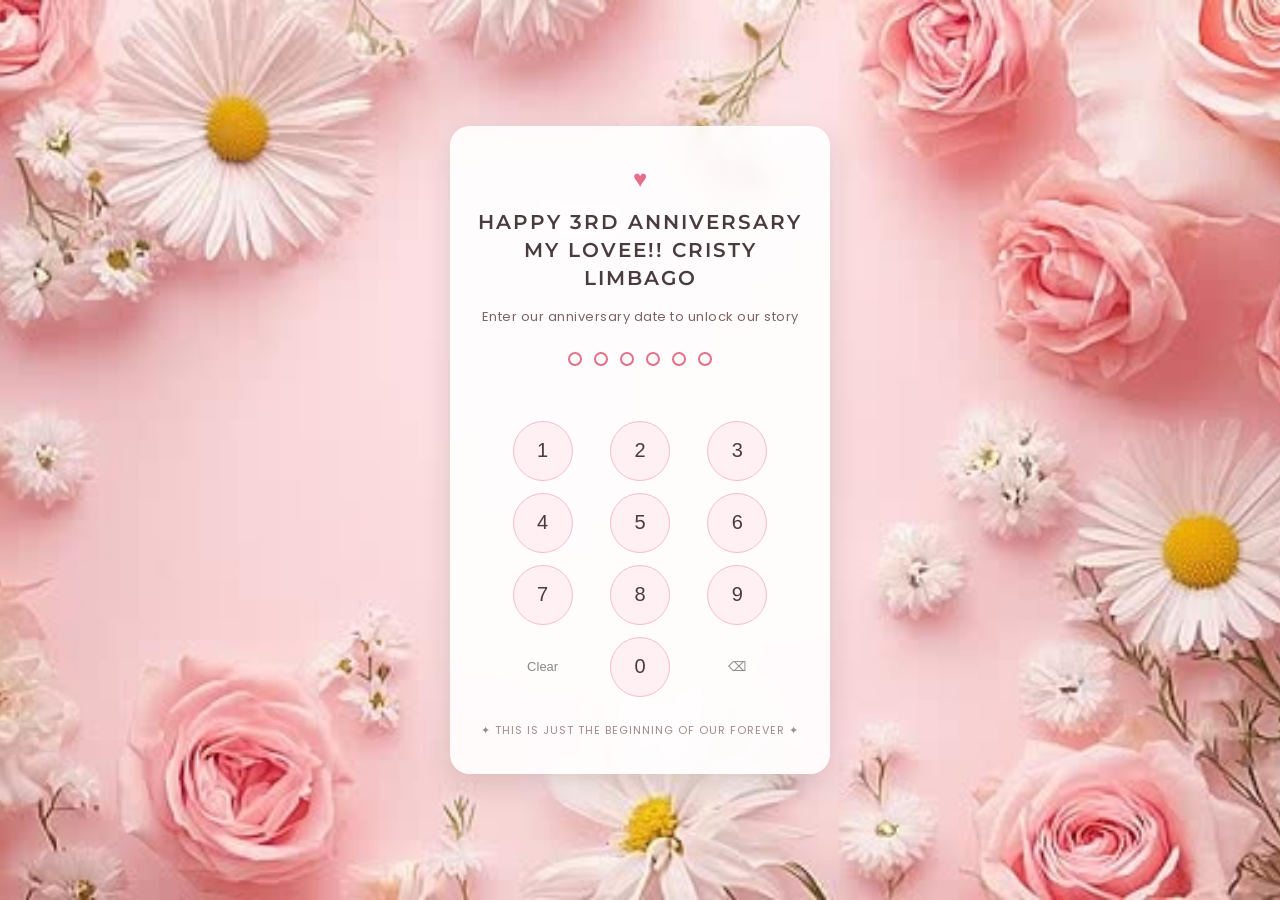
==== index.html @ 2524a576 "Update index.html" ====
<!DOCTYPE html>
<html lang="en">

<head>
    <meta charset="UTF-8">
    <meta name="viewport" content="width=device-width, initial-scale=1.0">
    <title>Happy 3rd anniversary my lovee!! cristy limbago</title>

    <!-- Google Fonts -->
    <link rel="preconnect" href="https://fonts.googleapis.com">
    <link rel="preconnect" href="https://fonts.gstatic.com" crossorigin>
    <link href="https://fonts.googleapis.com/css2?family=Montserrat:wght@400;500;600&family=Poppins:wght@300;400;500&display=swap" rel="stylesheet">

    <style>
        * {
            box-sizing: border-box;
            margin: 0;
            padding: 0;
        }

        body {
            background-color: #fce4ec;
            /* 🌸 PATH SA LOOB NG "image" FOLDER (may fallback para sa .jpg at .JPG) */
            background-image: url('image/flower-bg.jpg'), url('image/flower-bg.JPG'), url('image/flower-bg.jpeg'), url('image/flower-bg.png');
            background-size: cover;
            background-position: center;
            background-repeat: no-repeat;
            background-attachment: fixed;
            font-family: 'Poppins', sans-serif;
            display: flex;
            justify-content: center;
            align-items: center;
            min-height: 100vh;
            padding: 20px;
        }

        .anniversary-card {
            background: rgba(255, 255, 255, 0.90);
            backdrop-filter: blur(5px);
            -webkit-backdrop-filter: blur(5px);
            padding: 35px 25px;
            border-radius: 20px;
            box-shadow: 0 10px 30px rgba(0, 0, 0, 0.12);
            width: 100%;
            max-width: 380px;
            text-align: center;
            position: relative;
        }

        .top-heart {
            color: #e36f88;
            font-size: 24px;
            margin-bottom: 12px;
        }

        h1 {
            font-family: 'Montserrat', sans-serif;
            font-size: 20px;
            color: #4a3b3e;
            font-weight: 600;
            line-height: 1.4;
            text-transform: uppercase;
            letter-spacing: 2px;
            margin-bottom: 8px;
        }

        .message {
            font-size: 13px;
            color: #7d6267;
            margin: 15px 0 25px 0;
            line-height: 1.5;
            letter-spacing: 0.5px;
        }

        .passcode-display {
            display: flex;
            justify-content: center;
            gap: 12px;
            margin-bottom: 20px;
        }

        .dot {
            width: 14px;
            height: 14px;
            border-radius: 50%;
            border: 2px solid #e36f88;
            background-color: transparent;
            transition: all 0.2s ease;
        }

        .dot.active {
            background-color: #e36f88;
        }

        .error-message {
            color: #d9534f;
            font-size: 13px;
            margin-bottom: 15px;
            min-height: 20px;
            font-weight: 500;
        }

        .keypad {
            display: grid;
            grid-template-columns: repeat(3, 1fr);
            gap: 12px;
            max-width: 280px;
            margin: 0 auto;
        }

        .key-btn {
            background: #fff0f3;
            border: 1px solid #f8bbd0;
            color: #4a3b3e;
            font-size: 20px;
            font-weight: 500;
            padding: 14px 0;
            border-radius: 50%;
            width: 60px;
            height: 60px;
            margin: 0 auto;
            cursor: pointer;
            transition: all 0.15s ease;
            display: flex;
            align-items: center;
            justify-content: center;
            user-select: none;
        }

        .key-btn:active {
            background: #e36f88;
            color: white;
            transform: scale(0.95);
        }

        .clear-btn {
            font-size: 13px;
            background: transparent;
            border: none;
            color: #888;
        }

        .forever {
            font-size: 11px;
            color: #a08a8e;
            margin-top: 25px;
            letter-spacing: 1px;
            text-transform: uppercase;
        }
    </style>
</head>

<body>

    <main class="anniversary-card">
        <div class="top-heart">♥</div>

        <h1>Happy 3rd anniversary my lovee!! cristy limbago</h1>

        <p class="message">Enter our anniversary date to unlock our story</p>

        <!-- Passcode Dots (6 Digits para sa 073026) -->
        <div class="passcode-display">
            <div class="dot" id="dot-0"></div>
            <div class="dot" id="dot-1"></div>
            <div class="dot" id="dot-2"></div>
            <div class="dot" id="dot-3"></div>
            <div class="dot" id="dot-4"></div>
            <div class="dot" id="dot-5"></div>
        </div>

        <div class="error-message" id="errorMessage"></div>

        <!-- 0-9 Keypad -->
        <div class="keypad">
            <button class="key-btn" onclick="pressKey('1')">1</button>
            <button class="key-btn" onclick="pressKey('2')">2</button>
            <button class="key-btn" onclick="pressKey('3')">3</button>
            <button class="key-btn" onclick="pressKey('4')">4</button>
            <button class="key-btn" onclick="pressKey('5')">5</button>
            <button class="key-btn" onclick="pressKey('6')">6</button>
            <button class="key-btn" onclick="pressKey('7')">7</button>
            <button class="key-btn" onclick="pressKey('8')">8</button>
            <button class="key-btn" onclick="pressKey('9')">9</button>
            <button class="key-btn clear-btn" onclick="clearPasscode()">Clear</button>
            <button class="key-btn" onclick="pressKey('0')">0</button>
            <button class="key-btn clear-btn" onclick="deleteLastDigit()">⌫</button>
        </div>

        <p class="forever">✦ This is just the beginning of our forever ✦</p>
    </main>

    <script>
        const CORRECT_PASSCODE = "073026";
        let enteredPasscode = "";

        function pressKey(num) {
            if (enteredPasscode.length < 6) {
                enteredPasscode += num;
                updateDots();
                document.getElementById("errorMessage").textContent = "";

                if (enteredPasscode.length === 6) {
                    setTimeout(checkPasscode, 200);
                }
            }
        }

        function updateDots() {
            for (let i = 0; i < 6; i++) {
                const dot = document.getElementById(`dot-${i}`);
                if (i < enteredPasscode.length) {
                    dot.classList.add("active");
                } else {
                    dot.classList.remove("active");
                }
            }
        }

        function checkPasscode() {
            const errorMsg = document.getElementById("errorMessage");

            if (enteredPasscode === CORRECT_PASSCODE) {
                errorMsg.style.color = "#4caf50";
                errorMsg.textContent = "✔ Correct! Unlocking... ♥";

                document.body.style.transition = "opacity 1s ease";
                document.body.style.opacity = "0";

                setTimeout(() => {
                    window.location.href = "story.html";
                }, 1000);
            } else {
                errorMsg.style.color = "#d9534f";
                errorMsg.textContent = "❌ Incorrect passcode, try again my love! ♥";
                
                setTimeout(() => {
                    clearPasscode();
                }, 800);
            }
        }

        function clearPasscode() {
            enteredPasscode = "";
            updateDots();
        }

        function deleteLastDigit() {
            if (enteredPasscode.length > 0) {
                enteredPasscode = enteredPasscode.slice(0, -1);
                updateDots();
            }
        }
    </script>

</body>

</html>
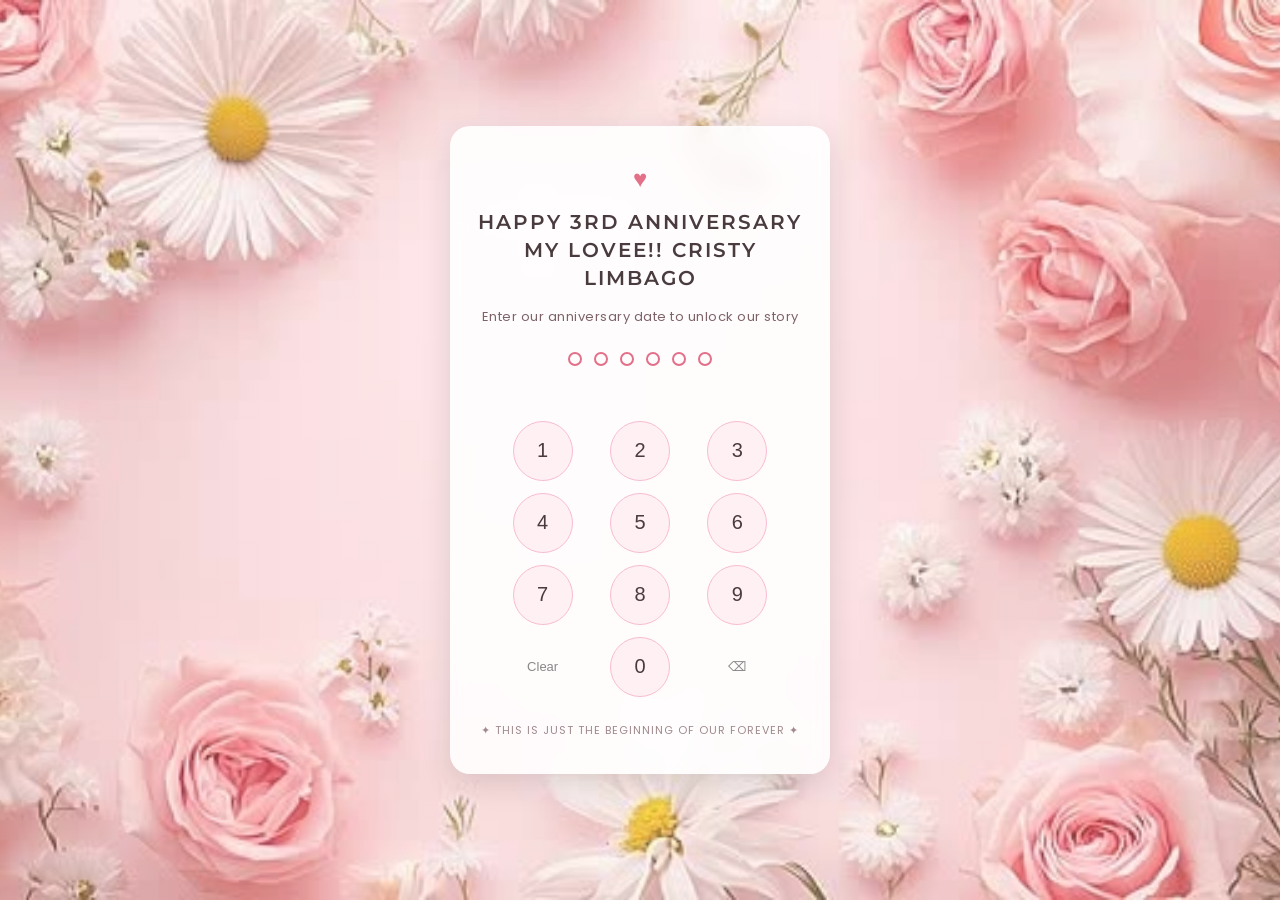
==== commit 1ff2317c: "Update index.html" ====
--- a/index.html
+++ b/index.html
@@ -20,8 +20,13 @@
 
         body {
             background-color: #fce4ec;
-            /* 🌸 PATH SA LOOB NG "image" FOLDER (may fallback para sa .jpg at .JPG) */
-            background-image: url('image/flower-bg.jpg'), url('image/flower-bg.JPG'), url('image/flower-bg.jpeg'), url('image/flower-bg.png');
+            /* 🌸 Soft white overlay (0.20 opacity) para malinaw ang kulay pero hindi masyadong matapang */
+            background-image: 
+                linear-gradient(rgba(255, 255, 255, 0.20), rgba(255, 255, 255, 0.20)),
+                url('image/flower-bg.png'),
+                url('image/flower-bg.jpg'),
+                url('image/flower-bg.JPG'),
+                url('image/flower-bg.jpeg');
             background-size: cover;
             background-position: center;
             background-repeat: no-repeat;
@@ -35,9 +40,9 @@
         }
 
         .anniversary-card {
-            background: rgba(255, 255, 255, 0.90);
-            backdrop-filter: blur(5px);
-            -webkit-backdrop-filter: blur(5px);
+            background: rgba(255, 255, 255, 0.88);
+            backdrop-filter: blur(8px);
+            -webkit-backdrop-filter: blur(8px);
             padding: 35px 25px;
             border-radius: 20px;
             box-shadow: 0 10px 30px rgba(0, 0, 0, 0.12);
@@ -233,7 +238,7 @@
             } else {
                 errorMsg.style.color = "#d9534f";
                 errorMsg.textContent = "❌ Incorrect passcode, try again my love! ♥";
-                
+
                 setTimeout(() => {
                     clearPasscode();
                 }, 800);
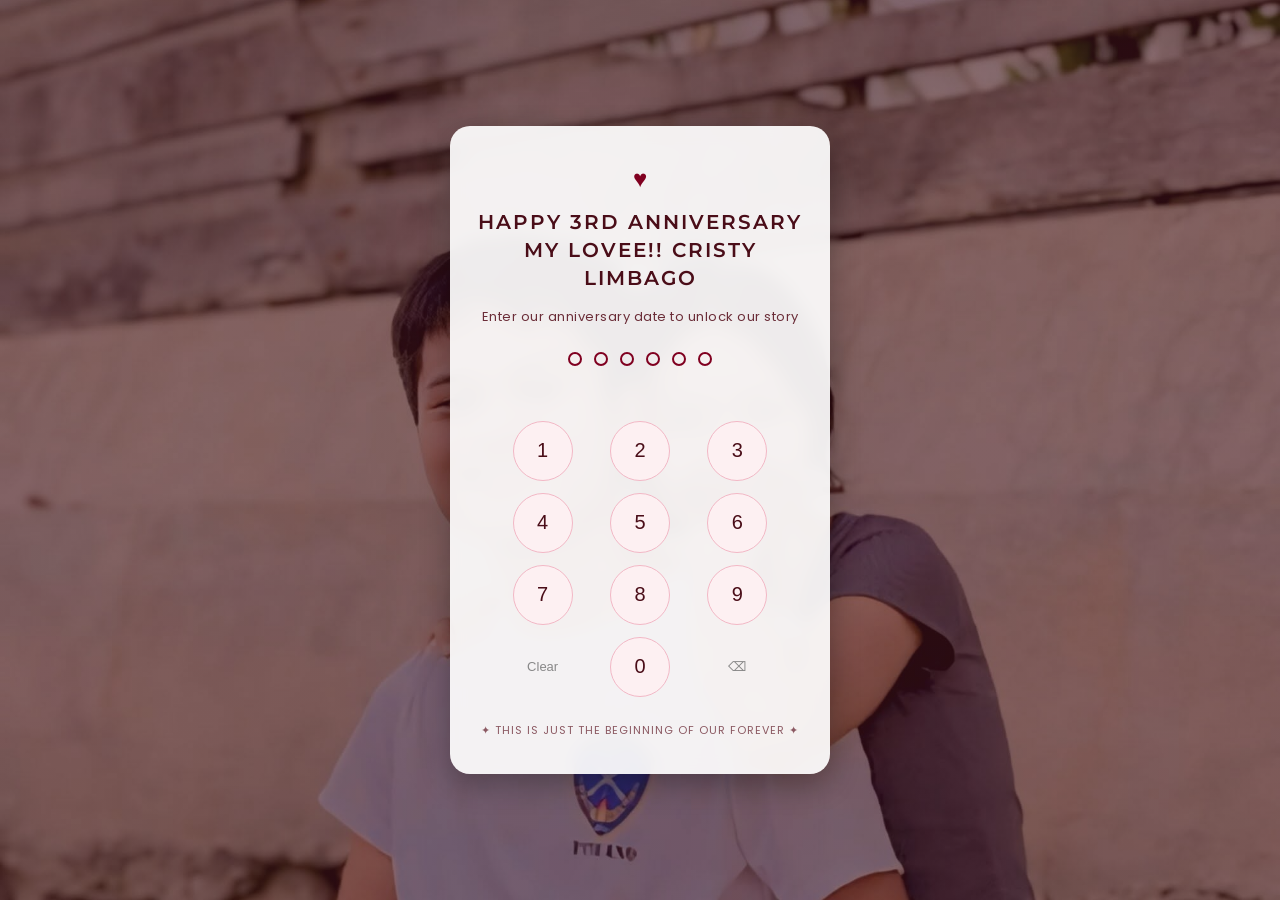
==== commit e46fee56: "Update index.html" ====
--- a/index.html
+++ b/index.html
@@ -19,14 +19,12 @@
         }
 
         body {
-            background-color: #fce4ec;
-            /* 🌸 Soft white overlay (0.20 opacity) para malinaw ang kulay pero hindi masyadong matapang */
+            background-color: #2b0b12;
+            /* 🍷 Transparent Maroon Overlay + photo9.jpg.jpeg */
             background-image: 
-                linear-gradient(rgba(255, 255, 255, 0.20), rgba(255, 255, 255, 0.20)),
-                url('image/flower-bg.png'),
-                url('image/flower-bg.jpg'),
-                url('image/flower-bg.JPG'),
-                url('image/flower-bg.jpeg');
+                linear-gradient(rgba(74, 18, 30, 0.55), rgba(74, 18, 30, 0.55)),
+                url('image/photo9.jpg.jpeg'),
+                url('photo9.jpg.jpeg');
             background-size: cover;
             background-position: center;
             background-repeat: no-repeat;
@@ -40,12 +38,12 @@
         }
 
         .anniversary-card {
-            background: rgba(255, 255, 255, 0.88);
+            background: rgba(255, 255, 255, 0.92);
             backdrop-filter: blur(8px);
             -webkit-backdrop-filter: blur(8px);
             padding: 35px 25px;
             border-radius: 20px;
-            box-shadow: 0 10px 30px rgba(0, 0, 0, 0.12);
+            box-shadow: 0 10px 30px rgba(0, 0, 0, 0.3);
             width: 100%;
             max-width: 380px;
             text-align: center;
@@ -53,7 +51,7 @@
         }
 
         .top-heart {
-            color: #e36f88;
+            color: #800020;
             font-size: 24px;
             margin-bottom: 12px;
         }
@@ -61,7 +59,7 @@
         h1 {
             font-family: 'Montserrat', sans-serif;
             font-size: 20px;
-            color: #4a3b3e;
+            color: #4a0d18;
             font-weight: 600;
             line-height: 1.4;
             text-transform: uppercase;
@@ -71,7 +69,7 @@
 
         .message {
             font-size: 13px;
-            color: #7d6267;
+            color: #6b2d38;
             margin: 15px 0 25px 0;
             line-height: 1.5;
             letter-spacing: 0.5px;
@@ -88,13 +86,13 @@
             width: 14px;
             height: 14px;
             border-radius: 50%;
-            border: 2px solid #e36f88;
+            border: 2px solid #800020;
             background-color: transparent;
             transition: all 0.2s ease;
         }
 
         .dot.active {
-            background-color: #e36f88;
+            background-color: #800020;
         }
 
         .error-message {
@@ -114,9 +112,9 @@
         }
 
         .key-btn {
-            background: #fff0f3;
-            border: 1px solid #f8bbd0;
-            color: #4a3b3e;
+            background: #fdf0f2;
+            border: 1px solid #f2b8c6;
+            color: #4a0d18;
             font-size: 20px;
             font-weight: 500;
             padding: 14px 0;
@@ -133,7 +131,7 @@
         }
 
         .key-btn:active {
-            background: #e36f88;
+            background: #800020;
             color: white;
             transform: scale(0.95);
         }
@@ -147,7 +145,7 @@
 
         .forever {
             font-size: 11px;
-            color: #a08a8e;
+            color: #8c5a63;
             margin-top: 25px;
             letter-spacing: 1px;
             text-transform: uppercase;
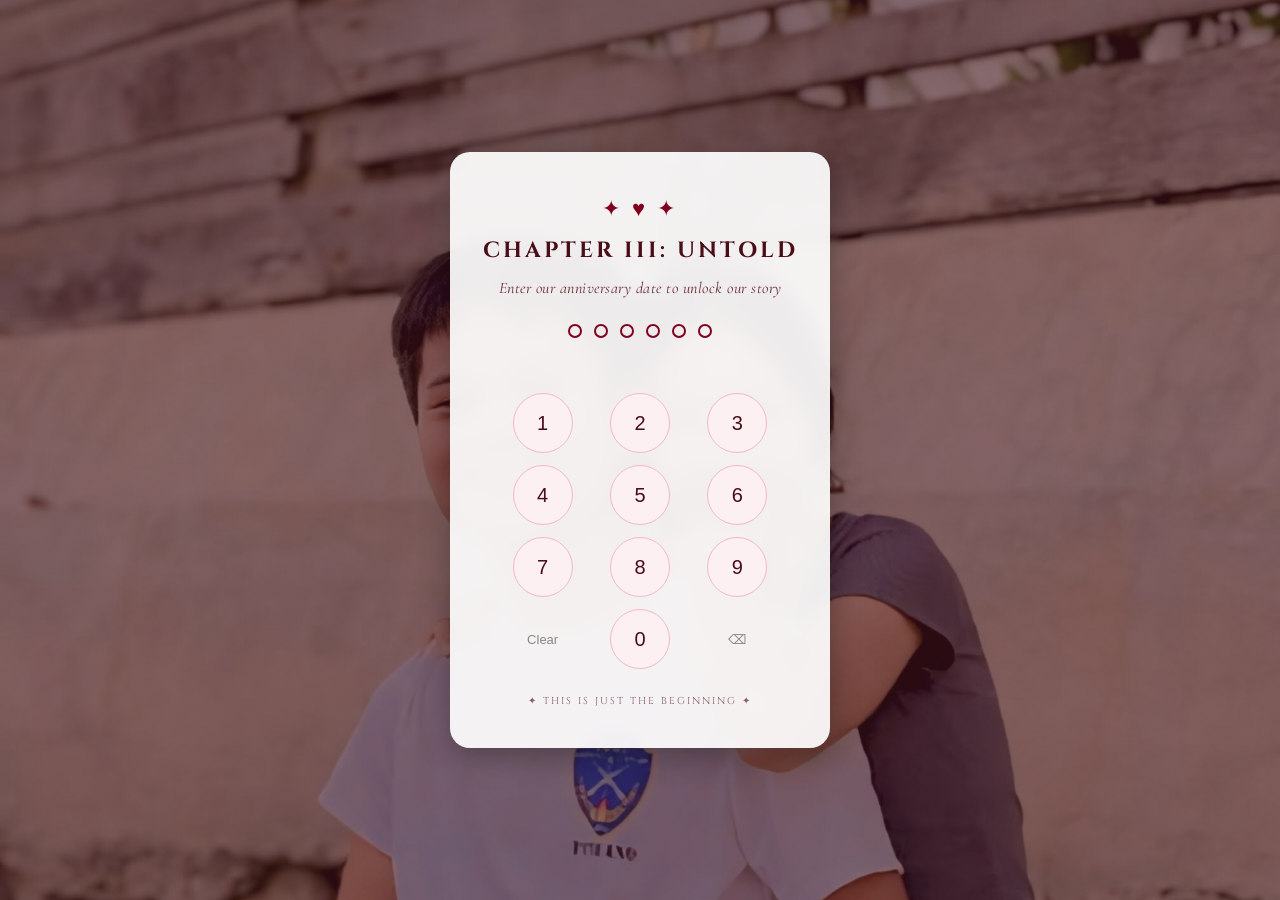
==== commit f0bf17ec: "Update index.html" ====
--- a/index.html
+++ b/index.html
@@ -4,12 +4,12 @@
 <head>
     <meta charset="UTF-8">
     <meta name="viewport" content="width=device-width, initial-scale=1.0">
-    <title>Happy 3rd anniversary my lovee!! cristy limbago</title>
-
-    <!-- Google Fonts -->
+    <title>Chapter III: Untold</title>
+
+    <!-- Google Fonts (Cinzel + Cormorant Garamond + Poppins) -->
     <link rel="preconnect" href="https://fonts.googleapis.com">
     <link rel="preconnect" href="https://fonts.gstatic.com" crossorigin>
-    <link href="https://fonts.googleapis.com/css2?family=Montserrat:wght@400;500;600&family=Poppins:wght@300;400;500&display=swap" rel="stylesheet">
+    <link href="https://fonts.googleapis.com/css2?family=Cinzel:wght@400;600;700&family=Cormorant+Garamond:ital,wght@1,400;1,600&family=Poppins:wght@300;400;500&display=swap" rel="stylesheet">
 
     <style>
         * {
@@ -41,7 +41,7 @@
             background: rgba(255, 255, 255, 0.92);
             backdrop-filter: blur(8px);
             -webkit-backdrop-filter: blur(8px);
-            padding: 35px 25px;
+            padding: 40px 25px;
             border-radius: 20px;
             box-shadow: 0 10px 30px rgba(0, 0, 0, 0.3);
             width: 100%;
@@ -52,26 +52,31 @@
 
         .top-heart {
             color: #800020;
-            font-size: 24px;
+            font-size: 22px;
             margin-bottom: 12px;
-        }
-
+            letter-spacing: 3px;
+        }
+
+        /* 🏛️ Aesthetic & Mysterious Main Title */
         h1 {
-            font-family: 'Montserrat', sans-serif;
-            font-size: 20px;
+            font-family: 'Cinzel', serif;
+            font-size: 22px;
             color: #4a0d18;
-            font-weight: 600;
+            font-weight: 700;
+            line-height: 1.3;
+            text-transform: uppercase;
+            letter-spacing: 3px;
+            margin-bottom: 8px;
+        }
+
+        /* 📜 Aesthetic Sub-Message Font */
+        .message {
+            font-family: 'Cormorant Garamond', serif;
+            font-size: 16px;
+            font-style: italic;
+            color: #6b2d38;
+            margin: 12px 0 25px 0;
             line-height: 1.4;
-            text-transform: uppercase;
-            letter-spacing: 2px;
-            margin-bottom: 8px;
-        }
-
-        .message {
-            font-size: 13px;
-            color: #6b2d38;
-            margin: 15px 0 25px 0;
-            line-height: 1.5;
             letter-spacing: 0.5px;
         }
 
@@ -144,10 +149,11 @@
         }
 
         .forever {
-            font-size: 11px;
+            font-family: 'Cinzel', serif;
+            font-size: 10px;
             color: #8c5a63;
             margin-top: 25px;
-            letter-spacing: 1px;
+            letter-spacing: 2px;
             text-transform: uppercase;
         }
     </style>
@@ -156,9 +162,9 @@
 <body>
 
     <main class="anniversary-card">
-        <div class="top-heart">♥</div>
-
-        <h1>Happy 3rd anniversary my lovee!! cristy limbago</h1>
+        <div class="top-heart">✦ ♥ ✦</div>
+
+        <h1>Chapter III: Untold</h1>
 
         <p class="message">Enter our anniversary date to unlock our story</p>
 
@@ -190,7 +196,7 @@
             <button class="key-btn clear-btn" onclick="deleteLastDigit()">⌫</button>
         </div>
 
-        <p class="forever">✦ This is just the beginning of our forever ✦</p>
+        <p class="forever">✦ This is just the beginning ✦</p>
     </main>
 
     <script>
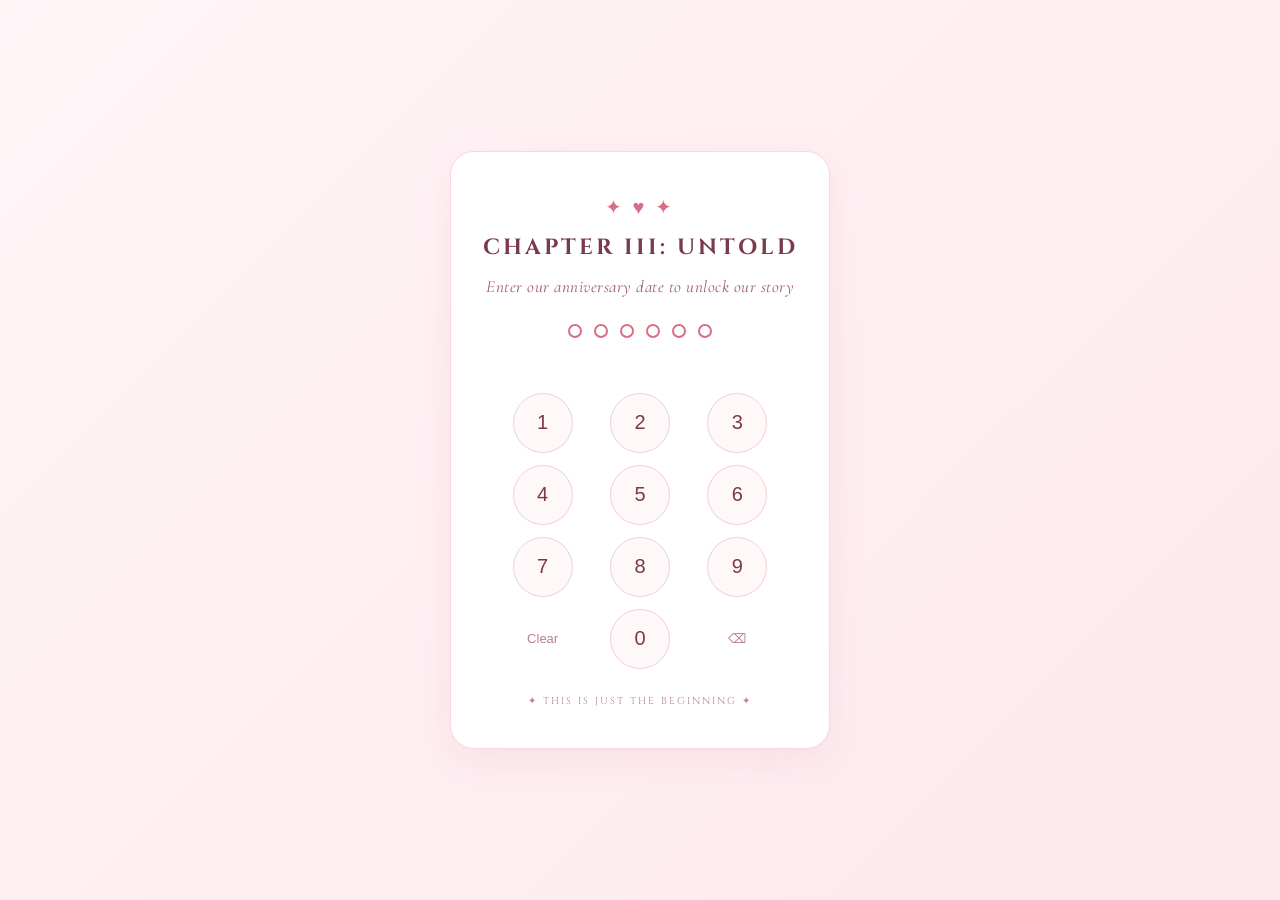
==== commit 4daf0e39: "Update index.html" ====
--- a/index.html
+++ b/index.html
@@ -19,16 +19,8 @@
         }
 
         body {
-            background-color: #2b0b12;
-            /* 🍷 Transparent Maroon Overlay + photo9.jpg.jpeg */
-            background-image: 
-                linear-gradient(rgba(74, 18, 30, 0.55), rgba(74, 18, 30, 0.55)),
-                url('image/photo9.jpg.jpeg'),
-                url('photo9.jpg.jpeg');
-            background-size: cover;
-            background-position: center;
-            background-repeat: no-repeat;
-            background-attachment: fixed;
+            /* 🌸 Soft Minimalist Light Pink Gradient */
+            background: linear-gradient(135deg, #fff5f7 0%, #fde8ed 100%);
             font-family: 'Poppins', sans-serif;
             display: flex;
             justify-content: center;
@@ -38,12 +30,11 @@
         }
 
         .anniversary-card {
-            background: rgba(255, 255, 255, 0.92);
-            backdrop-filter: blur(8px);
-            -webkit-backdrop-filter: blur(8px);
+            background: #ffffff;
             padding: 40px 25px;
-            border-radius: 20px;
-            box-shadow: 0 10px 30px rgba(0, 0, 0, 0.3);
+            border-radius: 24px;
+            box-shadow: 0 10px 35px rgba(224, 150, 168, 0.15);
+            border: 1px solid #f9d8e0;
             width: 100%;
             max-width: 380px;
             text-align: center;
@@ -51,17 +42,17 @@
         }
 
         .top-heart {
-            color: #800020;
-            font-size: 22px;
+            color: #d87085;
+            font-size: 20px;
             margin-bottom: 12px;
             letter-spacing: 3px;
         }
 
-        /* 🏛️ Aesthetic & Mysterious Main Title */
+        /* 🏛️ Soft & Elegant Title */
         h1 {
             font-family: 'Cinzel', serif;
             font-size: 22px;
-            color: #4a0d18;
+            color: #7a3a49;
             font-weight: 700;
             line-height: 1.3;
             text-transform: uppercase;
@@ -69,12 +60,12 @@
             margin-bottom: 8px;
         }
 
-        /* 📜 Aesthetic Sub-Message Font */
+        /* 📜 Sub-Message Font */
         .message {
             font-family: 'Cormorant Garamond', serif;
-            font-size: 16px;
+            font-size: 17px;
             font-style: italic;
-            color: #6b2d38;
+            color: #9e5a6a;
             margin: 12px 0 25px 0;
             line-height: 1.4;
             letter-spacing: 0.5px;
@@ -91,17 +82,17 @@
             width: 14px;
             height: 14px;
             border-radius: 50%;
-            border: 2px solid #800020;
+            border: 2px solid #d87085;
             background-color: transparent;
             transition: all 0.2s ease;
         }
 
         .dot.active {
-            background-color: #800020;
+            background-color: #d87085;
         }
 
         .error-message {
-            color: #d9534f;
+            color: #e56b6f;
             font-size: 13px;
             margin-bottom: 15px;
             min-height: 20px;
@@ -117,9 +108,9 @@
         }
 
         .key-btn {
-            background: #fdf0f2;
-            border: 1px solid #f2b8c6;
-            color: #4a0d18;
+            background: #fff8f9;
+            border: 1px solid #f4cdd6;
+            color: #7a3a49;
             font-size: 20px;
             font-weight: 500;
             padding: 14px 0;
@@ -136,8 +127,9 @@
         }
 
         .key-btn:active {
-            background: #800020;
+            background: #d87085;
             color: white;
+            border-color: #d87085;
             transform: scale(0.95);
         }
 
@@ -145,13 +137,13 @@
             font-size: 13px;
             background: transparent;
             border: none;
-            color: #888;
+            color: #b5838f;
         }
 
         .forever {
             font-family: 'Cinzel', serif;
             font-size: 10px;
-            color: #8c5a63;
+            color: #b5838f;
             margin-top: 25px;
             letter-spacing: 2px;
             text-transform: uppercase;
@@ -230,7 +222,7 @@
             const errorMsg = document.getElementById("errorMessage");
 
             if (enteredPasscode === CORRECT_PASSCODE) {
-                errorMsg.style.color = "#4caf50";
+                errorMsg.style.color = "#52b788";
                 errorMsg.textContent = "✔ Correct! Unlocking... ♥";
 
                 document.body.style.transition = "opacity 1s ease";
@@ -240,7 +232,7 @@
                     window.location.href = "story.html";
                 }, 1000);
             } else {
-                errorMsg.style.color = "#d9534f";
+                errorMsg.style.color = "#e56b6f";
                 errorMsg.textContent = "❌ Incorrect passcode, try again my love! ♥";
 
                 setTimeout(() => {
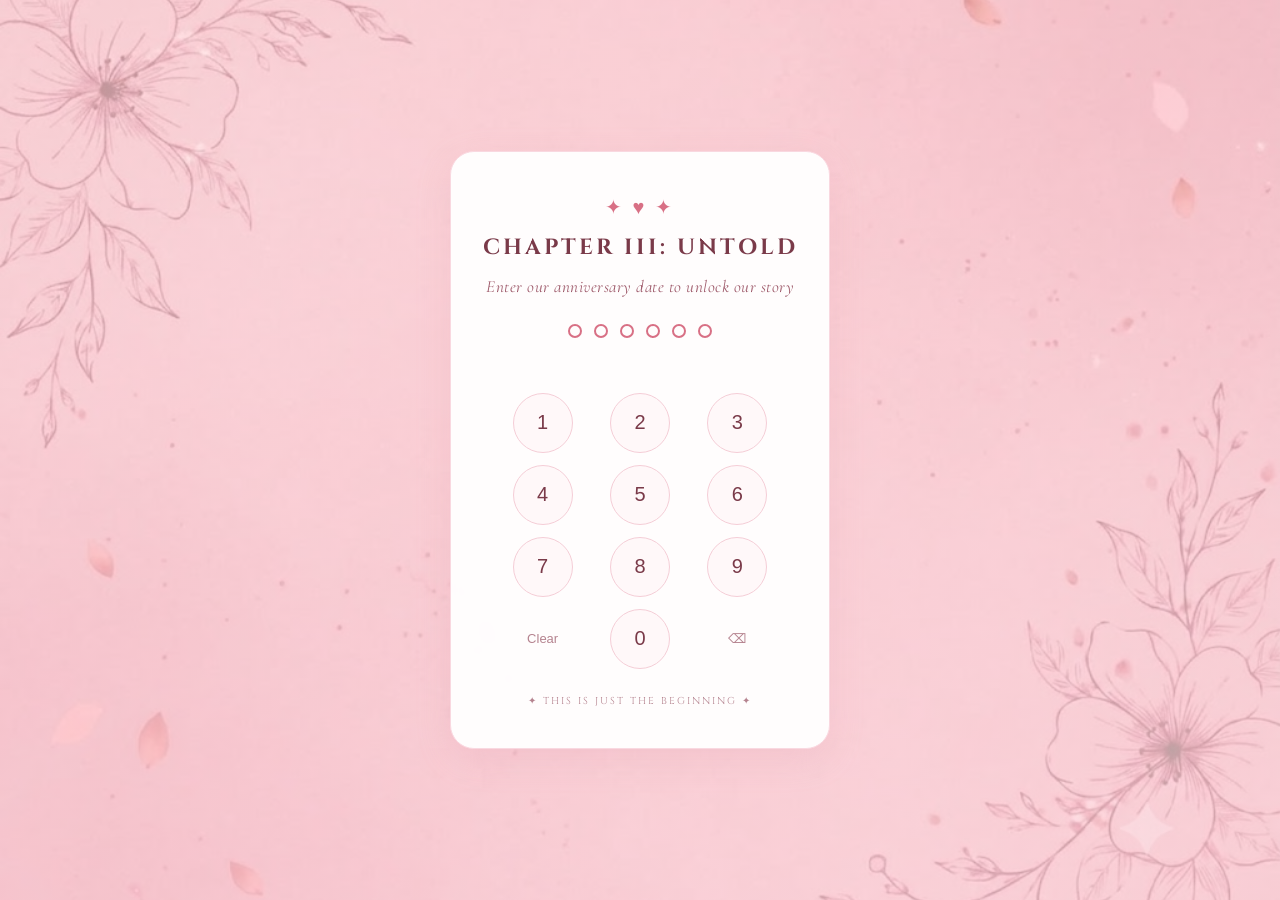
==== commit e6e9340e: "Update index.html" ====
--- a/index.html
+++ b/index.html
@@ -19,8 +19,16 @@
         }
 
         body {
-            /* 🌸 Soft Minimalist Light Pink Gradient */
-            background: linear-gradient(135deg, #fff5f7 0%, #fde8ed 100%);
+            /* 🌸 Updated to use 2flower-bg.jpg from the image folder */
+            /* Naglagay ako ng gradient overlay para mas madaling basahin ang card */
+            background-image: 
+                linear-gradient(rgba(255, 245, 247, 0.6), rgba(253, 232, 237, 0.7)),
+                url('image/2flower-bg.jpg');
+            background-size: cover;
+            background-position: center;
+            background-repeat: no-repeat;
+            background-attachment: fixed; /* Para manatili ang bg habang nagi-scroll */
+            
             font-family: 'Poppins', sans-serif;
             display: flex;
             justify-content: center;
@@ -30,15 +38,16 @@
         }
 
         .anniversary-card {
-            background: #ffffff;
+            background: rgba(255, 255, 255, 0.95); /* Mas opaque kunti para malinaw ang text */
             padding: 40px 25px;
             border-radius: 24px;
-            box-shadow: 0 10px 35px rgba(224, 150, 168, 0.15);
+            box-shadow: 0 10px 35px rgba(224, 150, 168, 0.2);
             border: 1px solid #f9d8e0;
             width: 100%;
             max-width: 380px;
             text-align: center;
             position: relative;
+            backdrop-filter: blur(5px); /* Konting blur effect */
         }
 
         .top-heart {
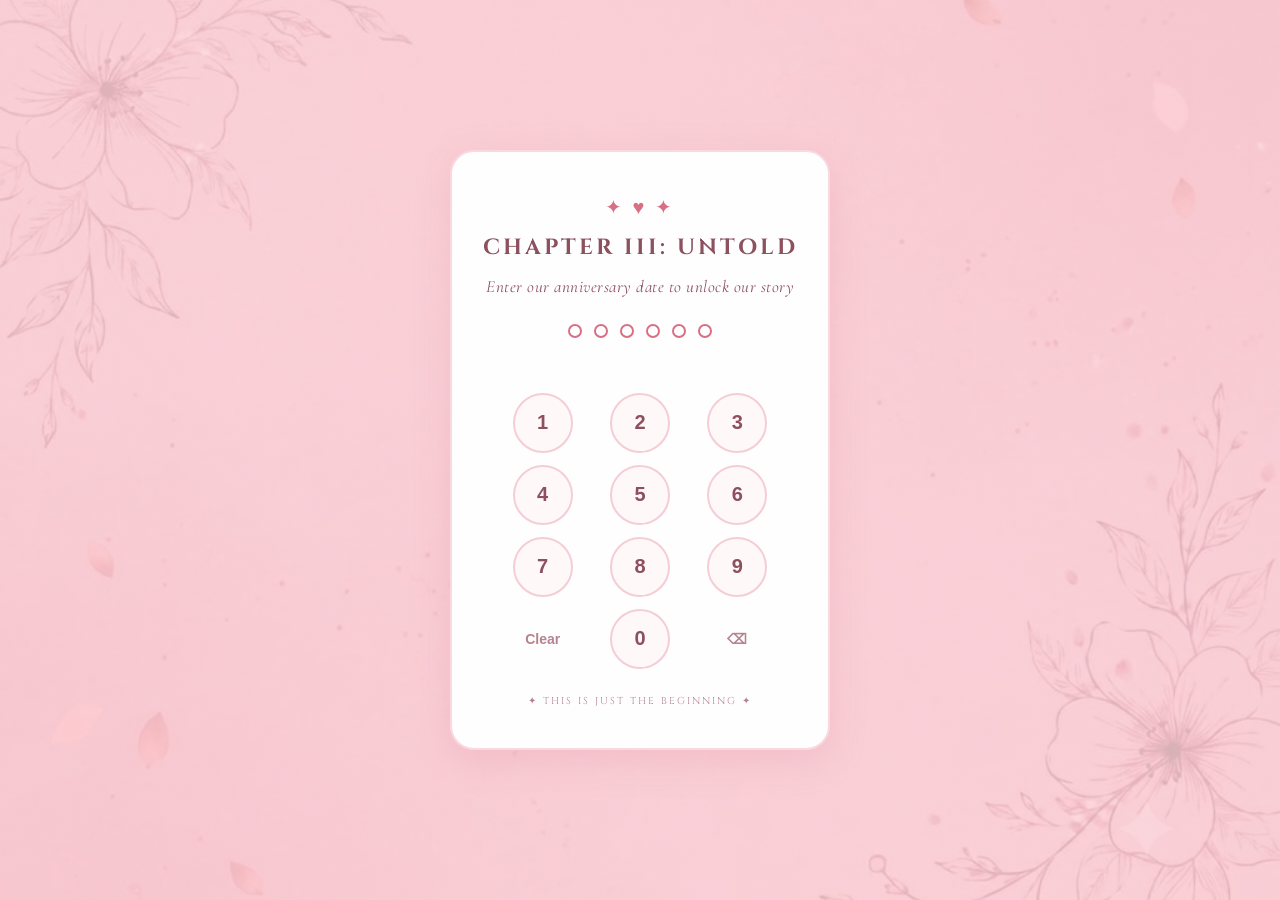
==== commit 6224c909: "Update index.html" ====
--- a/index.html
+++ b/index.html
@@ -19,15 +19,15 @@
         }
 
         body {
-            /* 🌸 Updated to use 2flower-bg.jpg from the image folder */
-            /* Naglagay ako ng gradient overlay para mas madaling basahin ang card */
+            /* 🌸 Pinker background style */
+            background-color: #fff0f3; /* Light pink background */
             background-image: 
-                linear-gradient(rgba(255, 245, 247, 0.6), rgba(253, 232, 237, 0.7)),
+                linear-gradient(rgba(252, 221, 227, 0.8), rgba(252, 221, 227, 0.8)), /* Pinker overlay */
                 url('image/2flower-bg.jpg');
             background-size: cover;
             background-position: center;
             background-repeat: no-repeat;
-            background-attachment: fixed; /* Para manatili ang bg habang nagi-scroll */
+            background-attachment: fixed;
             
             font-family: 'Poppins', sans-serif;
             display: flex;
@@ -38,16 +38,16 @@
         }
 
         .anniversary-card {
-            background: rgba(255, 255, 255, 0.95); /* Mas opaque kunti para malinaw ang text */
+            background: rgba(255, 255, 255, 0.98); /* Less transparent for readability */
             padding: 40px 25px;
             border-radius: 24px;
-            box-shadow: 0 10px 35px rgba(224, 150, 168, 0.2);
-            border: 1px solid #f9d8e0;
+            box-shadow: 0 10px 35px rgba(224, 150, 168, 0.3); /* Stronger shadow */
+            border: 2px solid #f9d8e0; /* Thicker border */
             width: 100%;
             max-width: 380px;
             text-align: center;
             position: relative;
-            backdrop-filter: blur(5px); /* Konting blur effect */
+            backdrop-filter: blur(8px);
         }
 
         .top-heart {
@@ -57,11 +57,11 @@
             letter-spacing: 3px;
         }
 
-        /* 🏛️ Soft & Elegant Title */
+        /* 🏛️ Title Color Change to Deep Mauve/Pink */
         h1 {
             font-family: 'Cinzel', serif;
             font-size: 22px;
-            color: #7a3a49;
+            color: #8c505e; /* Deep mauve/pink for visibility */
             font-weight: 700;
             line-height: 1.3;
             text-transform: uppercase;
@@ -69,12 +69,12 @@
             margin-bottom: 8px;
         }
 
-        /* 📜 Sub-Message Font */
+        /* 📜 Sub-Message Color Change to Deep Mauve/Pink */
         .message {
             font-family: 'Cormorant Garamond', serif;
             font-size: 17px;
             font-style: italic;
-            color: #9e5a6a;
+            color: #8c505e; /* Deep mauve/pink for visibility */
             margin: 12px 0 25px 0;
             line-height: 1.4;
             letter-spacing: 0.5px;
@@ -105,7 +105,7 @@
             font-size: 13px;
             margin-bottom: 15px;
             min-height: 20px;
-            font-weight: 500;
+            font-weight: 600; /* Bolder error */
         }
 
         .keypad {
@@ -118,10 +118,10 @@
 
         .key-btn {
             background: #fff8f9;
-            border: 1px solid #f4cdd6;
-            color: #7a3a49;
+            border: 2px solid #f4cdd6; /* Thicker border */
+            color: #8c505e; /* Deep mauve/pink */
             font-size: 20px;
-            font-weight: 500;
+            font-weight: 600; /* Bolder keys */
             padding: 14px 0;
             border-radius: 50%;
             width: 60px;
@@ -143,10 +143,11 @@
         }
 
         .clear-btn {
-            font-size: 13px;
+            font-size: 14px; /* Larger clear */
             background: transparent;
             border: none;
             color: #b5838f;
+            font-weight: 600;
         }
 
         .forever {
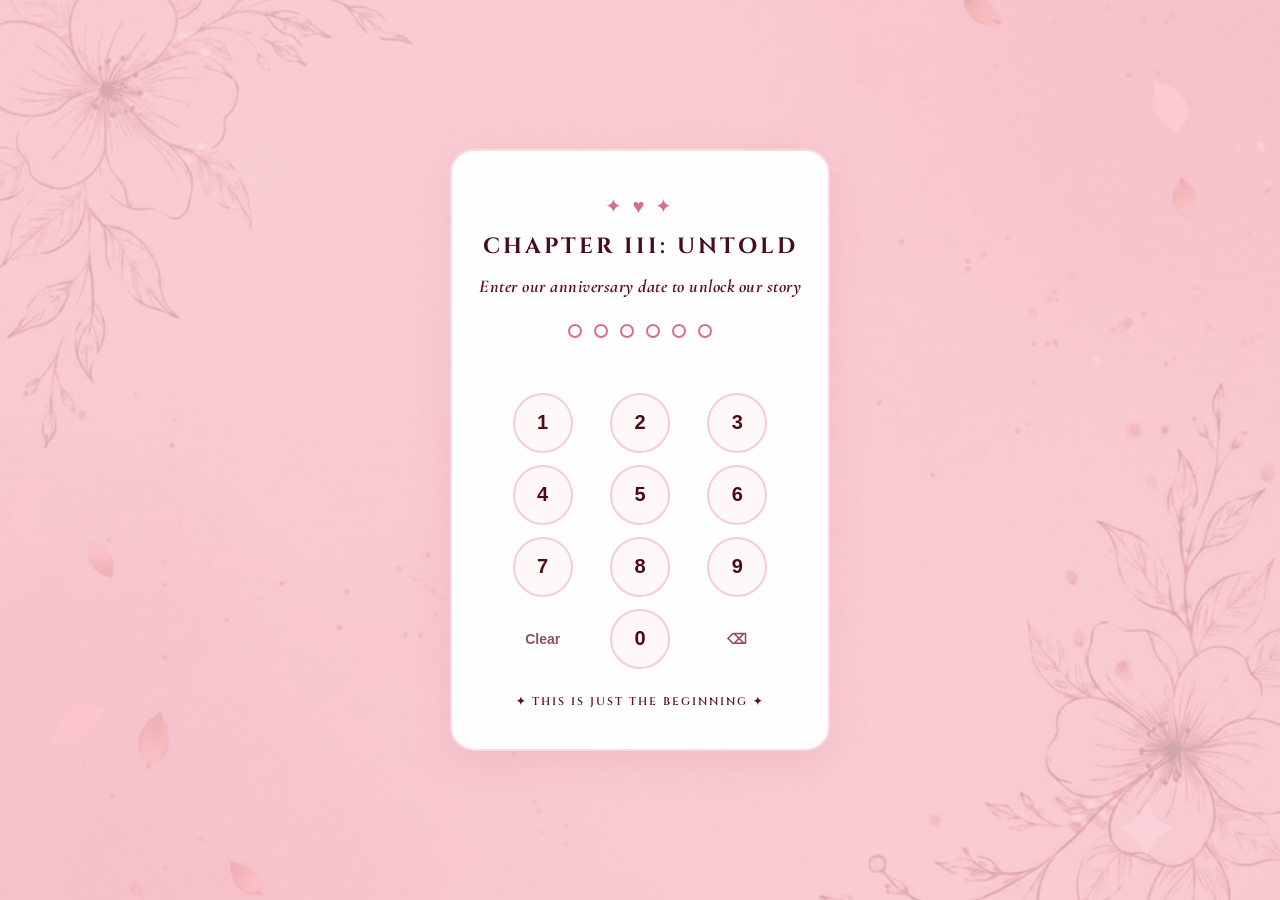
==== commit 0471953a: "Update index.html" ====
--- a/index.html
+++ b/index.html
@@ -9,7 +9,7 @@
     <!-- Google Fonts (Cinzel + Cormorant Garamond + Poppins) -->
     <link rel="preconnect" href="https://fonts.googleapis.com">
     <link rel="preconnect" href="https://fonts.gstatic.com" crossorigin>
-    <link href="https://fonts.googleapis.com/css2?family=Cinzel:wght@400;600;700&family=Cormorant+Garamond:ital,wght@1,400;1,600&family=Poppins:wght@300;400;500&display=swap" rel="stylesheet">
+    <link href="https://fonts.googleapis.com/css2?family=Cinzel:wght@400;600;700&family=Cormorant+Garamond:ital,wght@1,400;1,600;1,700&family=Poppins:wght@300;400;500;600&display=swap" rel="stylesheet">
 
     <style>
         * {
@@ -19,10 +19,10 @@
         }
 
         body {
-            /* 🌸 Pinker background style */
-            background-color: #fff0f3; /* Light pink background */
+            /* 🌸 Pink background style */
+            background-color: #fff0f3;
             background-image: 
-                linear-gradient(rgba(252, 221, 227, 0.8), rgba(252, 221, 227, 0.8)), /* Pinker overlay */
+                linear-gradient(rgba(252, 221, 227, 0.75), rgba(252, 221, 227, 0.75)),
                 url('image/2flower-bg.jpg');
             background-size: cover;
             background-position: center;
@@ -38,11 +38,11 @@
         }
 
         .anniversary-card {
-            background: rgba(255, 255, 255, 0.98); /* Less transparent for readability */
+            background: rgba(255, 255, 255, 0.98);
             padding: 40px 25px;
             border-radius: 24px;
-            box-shadow: 0 10px 35px rgba(224, 150, 168, 0.3); /* Stronger shadow */
-            border: 2px solid #f9d8e0; /* Thicker border */
+            box-shadow: 0 10px 35px rgba(224, 150, 168, 0.3);
+            border: 2px solid #f9d8e0;
             width: 100%;
             max-width: 380px;
             text-align: center;
@@ -57,11 +57,11 @@
             letter-spacing: 3px;
         }
 
-        /* 🏛️ Title Color Change to Deep Mauve/Pink */
+        /* 🏛️ Main Title - Ginawang Dark Burgundy & Bolder */
         h1 {
             font-family: 'Cinzel', serif;
             font-size: 22px;
-            color: #8c505e; /* Deep mauve/pink for visibility */
+            color: #4a0d18; /* Dark Burgundy for high visibility */
             font-weight: 700;
             line-height: 1.3;
             text-transform: uppercase;
@@ -69,12 +69,13 @@
             margin-bottom: 8px;
         }
 
-        /* 📜 Sub-Message Color Change to Deep Mauve/Pink */
+        /* 📜 Sub-Message - Ginawang Dark Wine & Bolder */
         .message {
             font-family: 'Cormorant Garamond', serif;
-            font-size: 17px;
+            font-size: 18px;
             font-style: italic;
-            color: #8c505e; /* Deep mauve/pink for visibility */
+            color: #5c1221; /* Dark Wine color */
+            font-weight: 700; /* Bolder text */
             margin: 12px 0 25px 0;
             line-height: 1.4;
             letter-spacing: 0.5px;
@@ -105,7 +106,7 @@
             font-size: 13px;
             margin-bottom: 15px;
             min-height: 20px;
-            font-weight: 600; /* Bolder error */
+            font-weight: 600;
         }
 
         .keypad {
@@ -118,10 +119,10 @@
 
         .key-btn {
             background: #fff8f9;
-            border: 2px solid #f4cdd6; /* Thicker border */
-            color: #8c505e; /* Deep mauve/pink */
+            border: 2px solid #f4cdd6;
+            color: #4a0d18;
             font-size: 20px;
-            font-weight: 600; /* Bolder keys */
+            font-weight: 600;
             padding: 14px 0;
             border-radius: 50%;
             width: 60px;
@@ -143,17 +144,19 @@
         }
 
         .clear-btn {
-            font-size: 14px; /* Larger clear */
+            font-size: 14px;
             background: transparent;
             border: none;
-            color: #b5838f;
+            color: #8c505e;
             font-weight: 600;
         }
 
+        /* ✦ Bottom Text - Ginagawang mas dark & malinaw */
         .forever {
             font-family: 'Cinzel', serif;
-            font-size: 10px;
-            color: #b5838f;
+            font-size: 11px;
+            color: #5c1221; /* Darker tone */
+            font-weight: 600; /* Bolder text */
             margin-top: 25px;
             letter-spacing: 2px;
             text-transform: uppercase;
